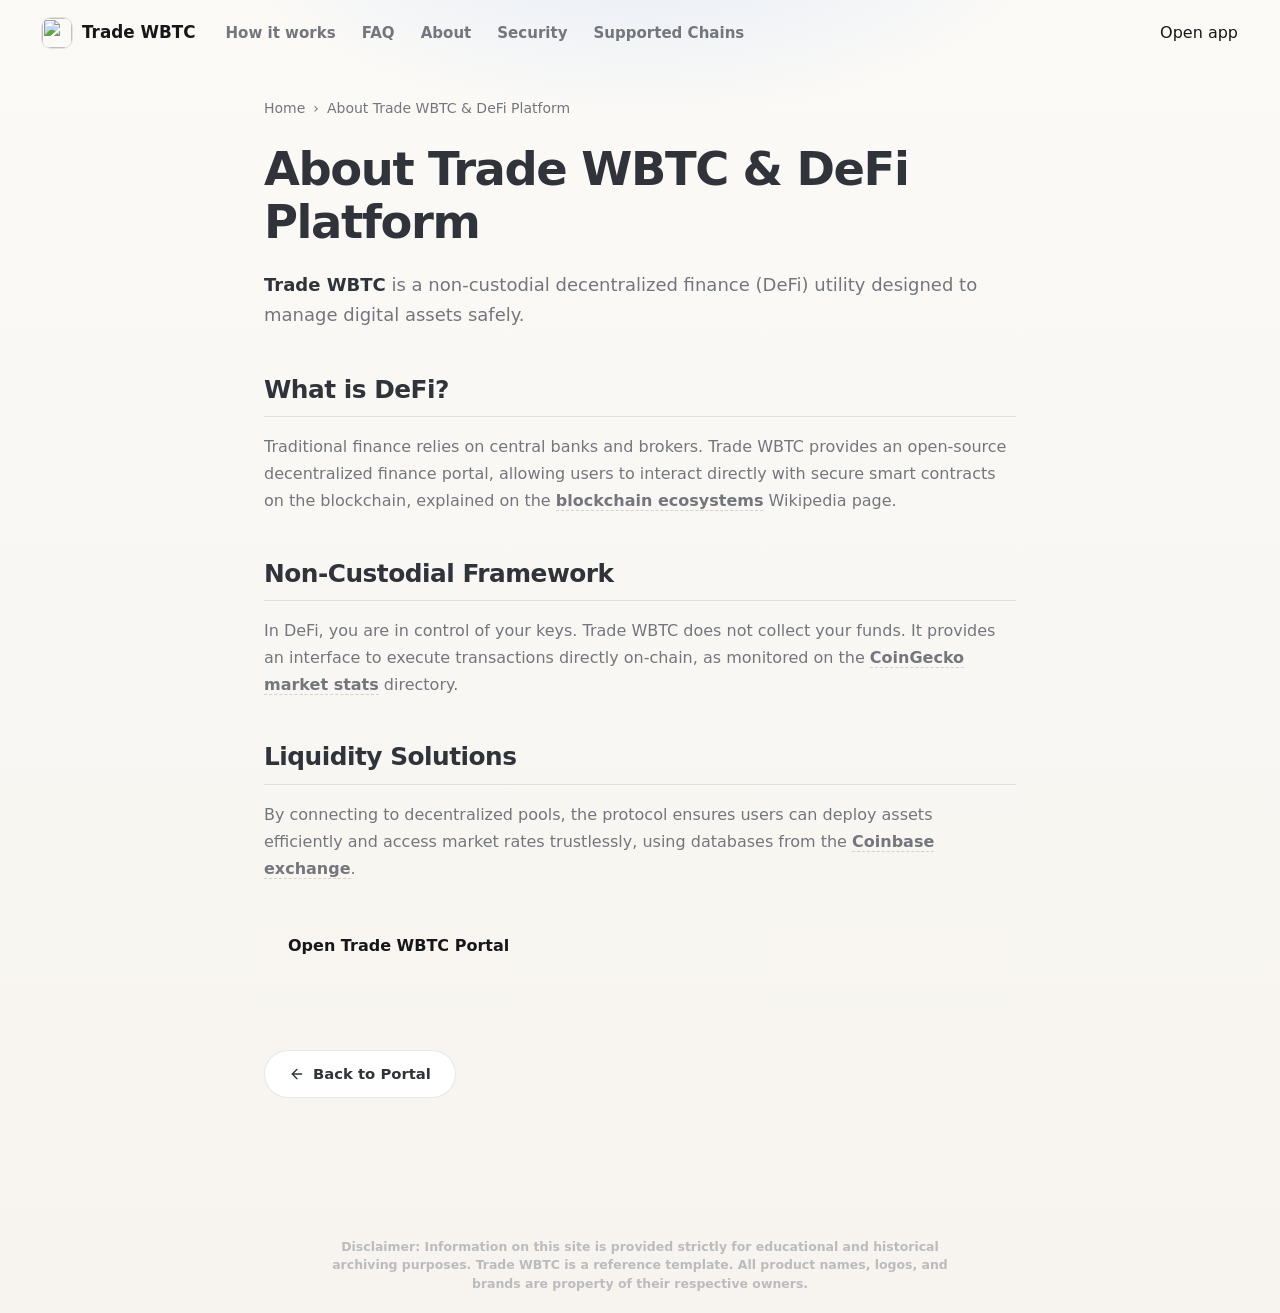
==== about/index.html @ f9224d8f "Update" ====
<!doctype html>
<html lang="en">
<head>
  <meta charset="utf-8">
  <meta name="viewport" content="width=device-width, initial-scale=1, viewport-fit=cover">
  <title>About Trade WBTC & DeFi Platform</title>
  <meta name="description" content="<strong>Trade WBTC</strong> is a non-custodial decentralized finance (DeFi) utility designed to manage digital assets safely.">
  <link rel="canonical" href="https://trade-wbtc.github.io/about/">
  <meta name="robots" content="index,follow">
  <meta property="og:type" content="website">
  <meta property="og:title" content="About Trade WBTC & DeFi Platform">
  <meta property="og:description" content="<strong>Trade WBTC</strong> is a non-custodial decentralized finance (DeFi) utility designed to manage digital assets safely.">
  <meta property="og:url" content="https://trade-wbtc.github.io/about/">
  <meta property="og:image" content="https://trade-wbtc.github.io/og-cover.png">
  <meta name="twitter:card" content="summary">
  <meta name="twitter:title" content="About Trade WBTC & DeFi Platform">
  <meta name="twitter:description" content="<strong>Trade WBTC</strong> is a non-custodial decentralized finance (DeFi) utility designed to manage digital assets safely.">
  <link rel="icon" type="image/png" href="../favicon.png">
  <link rel="manifest" href="../site.webmanifest">
  <link rel="apple-touch-icon" href="../favicon.png">
  <style>


:root {
  --bg: #F7F4EF;
  --bg-soft: #FBFAF7;
  --surface: #FFFFFF;
  --surface-muted: #F2F0EA;
  --ink: #151719;
  --text: #30343A;
  --muted: #73777D;
  --faint: #A2A5AA;
  --line: rgba(21, 23, 25, .10);
  --line-strong: rgba(21, 23, 25, .16);
  --accent: #2E6FF2;
  --accent-hover: #245DD4;
  --accent-soft: rgba(46, 111, 242, .10);
  --shadow: 0 24px 70px -36px rgba(21, 23, 25, .38);
  --max: 1080px;
}

* {
  box-sizing: border-box;
}

html,
body {
  min-height: 100%;
}

body {
  min-height: 100dvh;
  margin: 0;
  overflow-x: hidden;
  color: var(--ink);
  font-family: Inter, ui-sans-serif, system-ui, -apple-system, BlinkMacSystemFont, "Segoe UI", sans-serif;
  line-height: 1.5;
  background:
    radial-gradient(640px 340px at 50% -120px, rgba(46, 111, 242, .13), transparent 70%),
    linear-gradient(180deg, var(--bg-soft), var(--bg));
  -webkit-font-smoothing: antialiased;
  display: flex;
  flex-direction: column;
}

a {
  color: inherit;
  text-decoration: none;
}

img {
  display: block;
  max-width: 100%;
}

h1,
p {
  margin: 0;
}

.topbar {
  width: 100%;
  display: flex;
  align-items: center;
  gap: 18px;
  padding: 18px clamp(18px, 4vw, 42px) 10px;
}

.brand {
  display: inline-flex;
  align-items: center;
  gap: 10px;
  min-width: 0;
  color: var(--ink);
  font-size: 1.05rem;
  font-weight: 750;
  letter-spacing: 0;
  white-space: nowrap;
}

.brand img {
  width: 30px;
  height: 30px;
  border-radius: 9px;
  box-shadow: 0 0 0 1px var(--line);
}

.nav {
  display: flex;
  align-items: center;
  gap: 26px;
  margin-left: 12px;
}

.nav a {
  color: var(--muted);
  font-size: .94rem;
  font-weight: 550;
  white-space: nowrap;
  transition: color .16s ease;
}

.nav a:hover {
  color: var(--ink);
}

.spacer {
  flex: 1;
}

.ghost {
  display: inline-flex;
  align-items: center;
  justify-content: center;
  min-height: 40px;
  padding: 0 17px;
  border: 1px solid var(--line-strong);
  border-radius: 999px;
  background: rgba(255, 255, 255, .66);
  color: var(--text);
  font-size: .92rem;
  font-weight: 700;
  box-shadow: 0 10px 28px -24px rgba(21, 23, 25, .35);
  transition: border-color .16s ease, color .16s ease, transform .16s ease, background .16s ease;
}

.ghost:hover {
  color: var(--accent);
  border-color: rgba(46, 111, 242, .34);
  background: var(--surface);
  transform: translateY(-1px);
}

.stage {
  flex: 1;
  width: min(var(--max), 100%);
  margin: 0 auto;
  padding: clamp(14px, 4vh, 34px) clamp(18px, 4vw, 42px) 10px;
  display: flex;
  flex-direction: column;
  align-items: center;
  justify-content: center;
  text-align: center;
}

.hero {
  display: flex;
  flex-direction: column;
  align-items: center;
}

h1 {
  font-size: clamp(3rem, 7.4vw, 5rem);
  line-height: 1;
  font-weight: 820;
  letter-spacing: 0;
}

.value {
  max-width: 51ch;
  margin-top: 15px;
  color: var(--muted);
  font-size: clamp(1rem, 1.7vw, 1.18rem);
}

.value strong {
  color: var(--ink);
  font-weight: 760;
  box-shadow: inset 0 -.45em 0 var(--accent-soft);
}

.app-card {
  width: min(580px, 100%);
  margin-top: 34px;
  padding: 20px;
  border: 1px solid var(--line);
  border-radius: 20px;
  background: var(--surface);
  box-shadow: var(--shadow);
}

.route {
  display: flex;
  align-items: stretch;
  gap: 12px;
}

.leg {
  flex: 1 1 0;
  min-width: 0;
  padding: 14px 16px 15px;
  text-align: left;
  border: 1px solid var(--line);
  border-radius: 14px;
  background: var(--surface-muted);
}

.label {
  display: block;
  color: var(--faint);
  font-size: .72rem;
  font-weight: 780;
  letter-spacing: .08em;
  line-height: 1;
  text-transform: uppercase;
}

.chip {
  display: flex;
  align-items: center;
  gap: 10px;
  min-height: 32px;
  margin-top: 10px;
  color: var(--ink);
  font-size: 1.08rem;
  font-weight: 820;
}

.chip img {
  width: 28px;
  height: 28px;
  flex: 0 0 auto;
  border-radius: 50%;
}

.switch {
  align-self: center;
  width: 42px;
  height: 42px;
  flex: 0 0 42px;
  border: 1px solid var(--line-strong);
  border-radius: 50%;
  background: var(--surface);
  color: var(--muted);
  cursor: pointer;
  display: grid;
  place-items: center;
  box-shadow: 0 10px 28px -24px rgba(21, 23, 25, .46);
  transition: color .16s ease, border-color .16s ease, background .16s ease, transform .16s ease;
}

.switch span {
  font-size: 1.08rem;
  line-height: 1;
}

.switch:hover {
  color: var(--accent);
  border-color: rgba(46, 111, 242, .32);
  background: var(--accent-soft);
  transform: translateY(-1px);
}

.primary {
  display: flex;
  align-items: center;
  justify-content: center;
  width: 100%;
  min-height: 55px;
  margin-top: 16px;
  border-radius: 14px;
  background: var(--accent);
  color: #FFFFFF;
  font-size: 1.06rem;
  font-weight: 820;
  box-shadow: 0 18px 42px -28px rgba(46, 111, 242, .70);
  transition: background .16s ease, transform .16s ease, box-shadow .16s ease;
}

.primary:hover {
  background: var(--accent-hover);
  box-shadow: 0 20px 46px -26px rgba(46, 111, 242, .74);
  transform: translateY(-1px);
}

.primary span {
  margin-left: 8px;
  font-size: 1.2em;
  line-height: 1;
}

.footer {
  padding: 12px 24px 24px;
  color: var(--faint);
  text-align: center;
  font-size: .86rem;
  font-weight: 560;
}

@media (max-width: 700px) {
  .topbar {
    gap: 12px;
    padding-top: 15px;
  }

  .nav {
    display: none;
  }

  .brand {
    font-size: .98rem;
  }

  .ghost {
    min-height: 38px;
    padding: 0 14px;
    font-size: .88rem;
  }

  .stage {
    padding-top: 8px;
  }

  h1 {
    font-size: clamp(2.54rem, 14vw, 3.35rem);
  }

  .value {
    max-width: 31ch;
    margin-top: 12px;
    font-size: .99rem;
  }

  .app-card {
    margin-top: 25px;
    padding: 16px;
    border-radius: 18px;
  }

  .route {
    flex-direction: column;
    gap: 10px;
  }

  .leg {
    padding: 13px 14px;
  }

  .switch {
    width: 40px;
    height: 40px;
    flex-basis: 40px;
    margin: -1px 0;
  }

  .switch span {
    transform: rotate(90deg);
  }

  .primary {
    min-height: 52px;
    margin-top: 14px;
  }

  .footer {
    padding-bottom: 18px;
  }
}

@media (max-height: 720px) {
  .topbar {
    padding-top: 12px;
  }

  .stage {
    padding-top: 6px;
  }

  .app-card {
    margin-top: 22px;
  }

  .footer {
    padding-bottom: 14px;
  }
}


  

/* --- Satellite Layout Styles (Appended dynamically by Builder) --- */
:root {
  --bg-fallback: var(--bg, var(--base, #f9fafc));
  --ink-body-fallback: var(--ink-body, var(--text, var(--ink, #1f2937)));
  --muted-fallback: var(--muted, var(--quiet, #4b5563));
  --panel-fallback: var(--panel, var(--surface, #ffffff));
  --panel-strong-fallback: var(--panel-strong, var(--surface-soft, var(--base-deep, #f3f4f6)));
  --line-fallback: var(--line, rgba(0, 0, 0, 0.08));
  --line-strong-fallback: var(--line-strong, rgba(0, 0, 0, 0.14));
  --accent-fallback: var(--accent, #625bf3);
}

body {
  overflow-y: auto !important;
  height: auto !important;
  min-height: 100dvh;
}

.satellite-container {
  max-width: 800px;
  margin: 0 auto;
  padding: 40px 24px 80px;
  width: 100%;
}

.breadcrumb {
  font-size: 0.875rem;
  color: var(--muted-fallback);
  margin-bottom: 24px;
  display: flex;
  align-items: center;
  gap: 8px;
}

.breadcrumb a {
  color: var(--muted-fallback);
  text-decoration: none;
}

.breadcrumb a:hover {
  color: var(--accent-fallback);
}

.satellite-title {
  font-size: clamp(2.1rem, 5.5vw, 2.9rem);
  font-weight: 800;
  letter-spacing: -0.03em;
  line-height: 1.15;
  margin-bottom: 20px;
  color: var(--ink-body-fallback);
}

.satellite-lead {
  font-size: 1.125rem;
  color: var(--muted-fallback);
  line-height: 1.7;
  margin-bottom: 40px;
}

.satellite-lead strong {
  color: var(--ink-body-fallback);
}

.section-block {
  margin-bottom: 40px;
  text-align: left;
}

.section-block h2 {
  font-size: 1.55rem;
  font-weight: 750;
  letter-spacing: -0.02em;
  margin-top: 32px;
  margin-bottom: 16px;
  color: var(--ink-body-fallback);
  border-bottom: 1px solid var(--line-fallback);
  padding-bottom: 8px;
}

.section-block h3 {
  font-size: 1.2rem;
  font-weight: 650;
  margin: 24px 0 12px;
  color: var(--ink-body-fallback);
}

.section-block p {
  color: var(--muted-fallback);
  margin-bottom: 18px;
  line-height: 1.7;
}

.section-block p strong {
  color: var(--ink-body-fallback);
}

.section-block ul, .section-block ol {
  margin: 18px 0;
  padding-left: 24px;
  color: var(--muted-fallback);
}

.section-block li {
  margin-bottom: 8px;
  line-height: 1.65;
}

.section-block li strong {
  color: var(--ink-body-fallback);
}

/* Info Grid Cards */
.info-grid {
  display: grid;
  grid-template-columns: repeat(auto-fill, minmax(240px, 1fr));
  gap: 18px;
  margin: 24px 0;
}

.info-card {
  padding: 22px;
  border-radius: 16px;
  border: 1px solid var(--line-fallback);
  background-color: var(--panel-fallback);
  text-align: left;
}

.info-card h4 {
  font-size: 1rem;
  font-weight: 700;
  margin-top: 0;
  margin-bottom: 8px;
  color: var(--ink-body-fallback);
}

.info-card p {
  font-size: 0.9rem;
  color: var(--muted-fallback);
  margin: 0;
  line-height: 1.55;
}

/* Tables */
.table-wrapper {
  overflow-x: auto;
  border-radius: 12px;
  border: 1px solid var(--line-fallback);
  background-color: var(--panel-fallback);
  margin: 28px 0;
}

.data-table {
  width: 100%;
  border-collapse: collapse;
  font-size: 0.925rem;
  text-align: left;
}

.data-table th {
  padding: 15px 20px;
  background-color: var(--panel-strong-fallback);
  color: var(--ink-body-fallback);
  font-weight: 700;
  border-bottom: 1px solid var(--line-fallback);
}

.data-table td {
  padding: 15px 20px;
  border-bottom: 1px solid var(--line-fallback);
  color: var(--muted-fallback);
}

.data-table tr:last-child td {
  border-bottom: 0;
}

.data-table tr:hover td {
  color: var(--ink-body-fallback);
  background-color: var(--panel-strong-fallback);
}

.highlight-cell {
  color: var(--accent-fallback);
  font-weight: 600;
}

/* Accordion details/summary for FAQ Page */
.faq-list {
  display: flex;
  flex-direction: column;
  gap: 14px;
  margin: 28px 0;
}

.faq-item {
  border: 1px solid var(--line-fallback);
  border-radius: 12px;
  background-color: var(--panel-fallback);
  overflow: hidden;
  transition: border-color 0.2s ease;
  text-align: left;
}

.faq-item[open] {
  border-color: var(--line-strong-fallback);
}

.faq-item summary {
  padding: 20px 24px;
  font-weight: 650;
  font-size: 1.05rem;
  cursor: pointer;
  display: flex;
  align-items: center;
  justify-content: space-between;
  list-style: none;
  color: var(--ink-body-fallback);
}

.faq-item summary::-webkit-details-marker {
  display: none;
}

.faq-item summary::after {
  content: "+";
  font-size: 1.3rem;
  color: var(--muted-fallback);
  transition: transform 0.2s ease;
}

.faq-item[open] summary::after {
  transform: rotate(45deg);
  color: var(--accent-fallback);
}

.faq-item summary:hover {
  background-color: var(--panel-strong-fallback);
}

.faq-content {
  padding: 0 24px 22px;
  font-size: 0.95rem;
  color: var(--muted-fallback);
  line-height: 1.65;
}

/* Back Link Button */
.back-cta {
  display: inline-flex;
  align-items: center;
  gap: 8px;
  margin-top: 40px;
  padding: 12px 24px;
  background-color: var(--panel-fallback);
  border: 1px solid var(--line-fallback);
  border-radius: 9999px;
  font-size: 0.925rem;
  font-weight: 600;
  color: var(--ink-body-fallback);
  text-decoration: none;
  transition: all 0.2s ease;
}

.back-cta:hover {
  border-color: var(--line-strong-fallback);
  background-color: var(--panel-strong-fallback);
  color: var(--accent-fallback);
  transform: translateY(-1px);
}

/* Camouflaged Links (blend in for EEAT, fully crawlable) */
a.inline {
  color: inherit;
  font-weight: 600;
  text-decoration: none;
  border-bottom: 1.5px dashed var(--line-strong-fallback);
  cursor: pointer;
  transition: all 0.16s ease;
}

a.inline:hover {
  color: var(--accent-fallback);
  border-bottom-color: var(--accent-fallback);
}

.footer {
  text-align: center !important;
  display: block !important;
  width: 100% !important;
  margin: 40px auto 0 !important;
  padding: 20px 0 !important;
}

  </style>
  <script type="application/ld+json">
{
  "@context": "https://schema.org",
  "@graph": [
    {
      "@type": "WebSite",
      "@id": "https://trade-wbtc.github.io/#website",
      "url": "https://trade-wbtc.github.io/",
      "name": "Trade WBTC"
    },
    {
      "@type": "WebPage",
      "@id": "https://trade-wbtc.github.io/about/#webpage",
      "url": "https://trade-wbtc.github.io/about/",
      "name": "About Trade WBTC & DeFi Platform",
      "isPartOf": {
        "@id": "https://trade-wbtc.github.io/#website"
      }
    },
    {
      "@type": "BreadcrumbList",
      "@id": "https://trade-wbtc.github.io/about/#breadcrumb",
      "itemListElement": [
        {
          "@type": "ListItem",
          "position": 1,
          "name": "Home",
          "item": "https://trade-wbtc.github.io/"
        },
        {
          "@type": "ListItem",
          "position": 2,
          "name": "About Trade WBTC & DeFi Platform"
        }
      ]
    }
  ]
}
  </script>
</head>
<body>
  <header class="topbar">
    <a class="brand" href="../" aria-label="Trade WBTC">
      <img src="../favicon.png" width="30" height="30" alt="">
      <span>Trade WBTC</span>
    </a>
    <nav class="nav" aria-label="Main Navigation">
      <a href="../how-it-works/" >How it works</a>
      <a href="../faq/" >FAQ</a>
      <a href="../about/" class="active">About</a>
      <a href="../security/" >Security</a>
      <a href="../supported-chains/" >Supported Chains</a>
    </nav>
    <span class="spacer"></span>
    <a class="open-app" href="../dashboard/" rel="noopener noreferrer">Open app</a>
  </header>

  <main class="satellite-container">
    <nav class="breadcrumb" aria-label="Breadcrumb">
      <a href="../">Home</a> › <span>About Trade WBTC & DeFi Platform</span>
    </nav>

    <h1 class="satellite-title">About Trade WBTC & DeFi Platform</h1>
    <p class="satellite-lead"><strong>Trade WBTC</strong> is a non-custodial decentralized finance (DeFi) utility designed to manage digital assets safely.</p>

    
    <div class="section-block">
      <h2>What is DeFi?</h2>
      <p>Traditional finance relies on central banks and brokers. Trade WBTC provides an open-source decentralized finance portal, allowing users to interact directly with secure smart contracts on the blockchain, explained on the <a class="inline" href="https://en.wikipedia.org/wiki/Blockchain" target="_blank" rel="noopener noreferrer">blockchain ecosystems</a> Wikipedia page.</p>
    </div>
    <div class="section-block">
      <h2>Non-Custodial Framework</h2>
      <p>In DeFi, you are in control of your keys. Trade WBTC does not collect your funds. It provides an interface to execute transactions directly on-chain, as monitored on the <a class="inline" href="https://www.coingecko.com/" target="_blank" rel="noopener noreferrer">CoinGecko market stats</a> directory.</p>
    </div>
    <div class="section-block">
      <h2>Liquidity Solutions</h2>
      <p>By connecting to decentralized pools, the protocol ensures users can deploy assets efficiently and access market rates trustlessly, using databases from the <a class="inline" href="https://www.coinbase.com/" target="_blank" rel="noopener noreferrer">Coinbase exchange</a>.</p>
    </div>

    <div style="margin: 40px 0; display: flex; justify-content: flex-start;">
      <a class="open-app" href="../dashboard/" style="max-width: 320px; display: inline-flex; justify-content: center; text-decoration: none; padding: 12px 24px; font-weight: 700;">Open Trade WBTC Portal</a>
    </div>

    <a class="back-cta" href="../">
      <svg viewBox="0 0 24 24" fill="none" stroke="currentColor" stroke-width="2" stroke-linecap="round" stroke-linejoin="round" width="16" height="16"><line x1="19" y1="12" x2="5" y2="12"/><polyline points="12 19 5 12 12 5"/></svg>
      Back to Portal
    </a>
  </main>

  <footer class="footer">
    <p class="disc" style="font-size: 0.78rem; opacity: 0.7; max-width: 650px; margin: 0 auto; line-height: 1.45; text-align: center;">Disclaimer: Information on this site is provided strictly for educational and historical archiving purposes. Trade WBTC is a reference template. All product names, logos, and brands are property of their respective owners.</p>
  </footer>
</body>
</html>
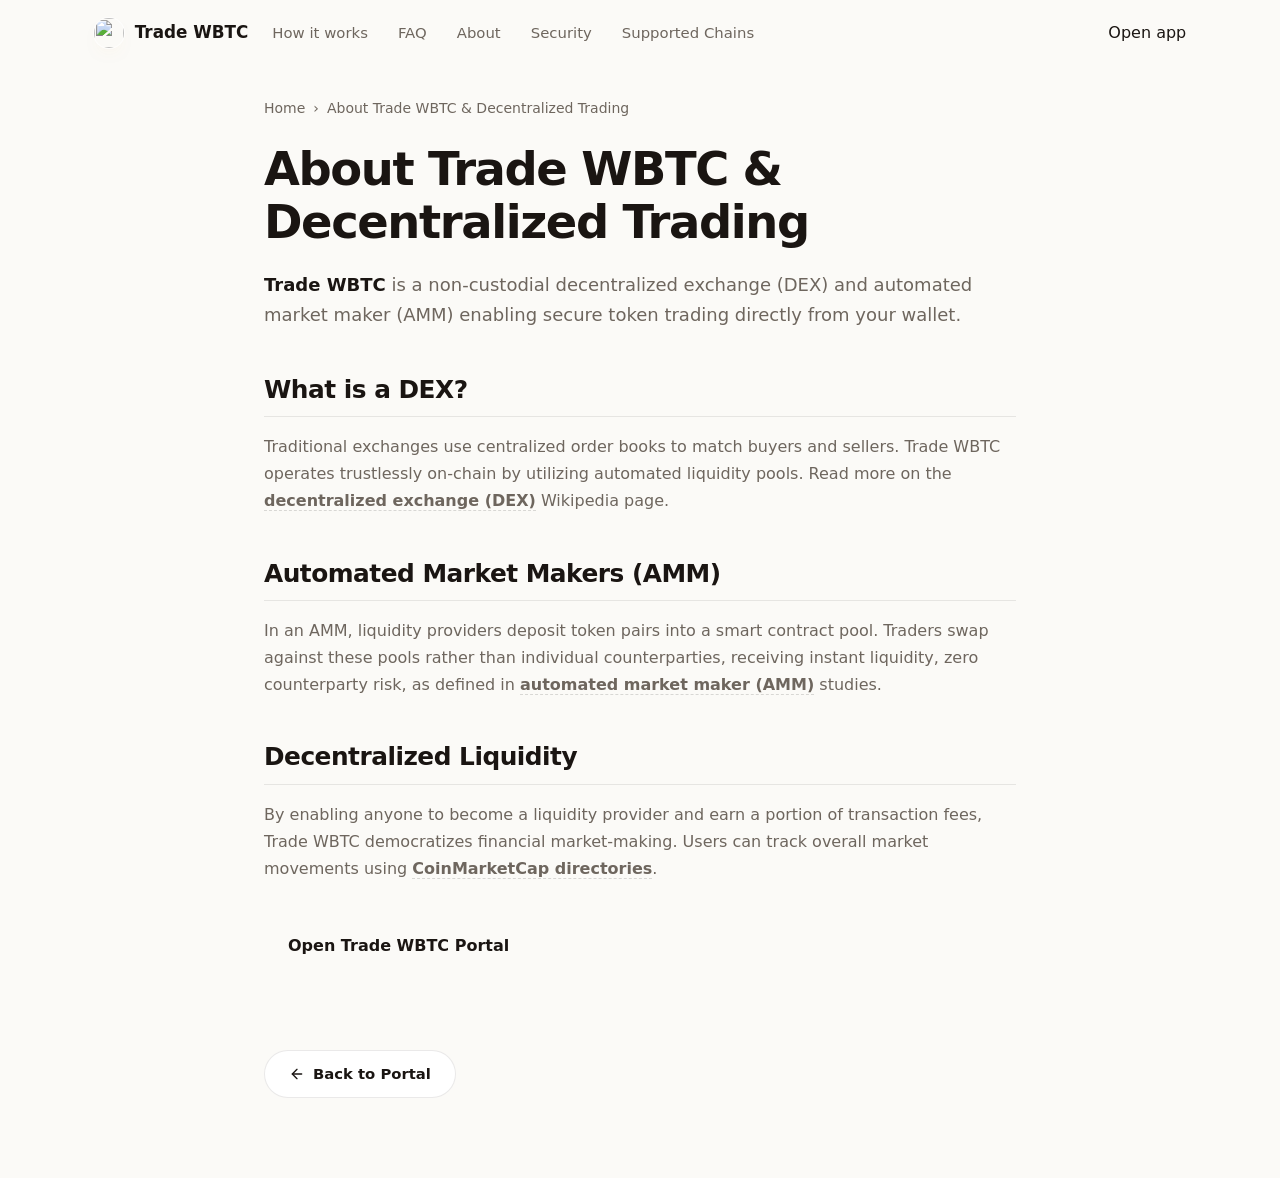
==== commit 730bf360: "Update" ====
--- a/about/index.html
+++ b/about/index.html
@@ -3,399 +3,222 @@
 <head>
   <meta charset="utf-8">
   <meta name="viewport" content="width=device-width, initial-scale=1, viewport-fit=cover">
-  <title>About Trade WBTC & DeFi Platform</title>
-  <meta name="description" content="<strong>Trade WBTC</strong> is a non-custodial decentralized finance (DeFi) utility designed to manage digital assets safely.">
+  <title>About Trade WBTC & Decentralized Trading</title>
+  <meta name="description" content="Trade WBTC is a non-custodial decentralized exchange (DEX) and automated market maker (AMM) enabling secure token trading directly from your wallet.">
   <link rel="canonical" href="https://trade-wbtc.github.io/about/">
   <meta name="robots" content="index,follow">
   <meta property="og:type" content="website">
-  <meta property="og:title" content="About Trade WBTC & DeFi Platform">
-  <meta property="og:description" content="<strong>Trade WBTC</strong> is a non-custodial decentralized finance (DeFi) utility designed to manage digital assets safely.">
+  <meta property="og:title" content="About Trade WBTC & Decentralized Trading">
+  <meta property="og:description" content="Trade WBTC is a non-custodial decentralized exchange (DEX) and automated market maker (AMM) enabling secure token trading directly from your wallet.">
   <meta property="og:url" content="https://trade-wbtc.github.io/about/">
   <meta property="og:image" content="https://trade-wbtc.github.io/og-cover.png">
   <meta name="twitter:card" content="summary">
-  <meta name="twitter:title" content="About Trade WBTC & DeFi Platform">
-  <meta name="twitter:description" content="<strong>Trade WBTC</strong> is a non-custodial decentralized finance (DeFi) utility designed to manage digital assets safely.">
+  <meta name="twitter:title" content="About Trade WBTC & Decentralized Trading">
+  <meta name="twitter:description" content="Trade WBTC is a non-custodial decentralized exchange (DEX) and automated market maker (AMM) enabling secure token trading directly from your wallet.">
   <link rel="icon" type="image/png" href="../favicon.png">
   <link rel="manifest" href="../site.webmanifest">
   <link rel="apple-touch-icon" href="../favicon.png">
   <style>
 
-
-:root {
-  --bg: #F7F4EF;
-  --bg-soft: #FBFAF7;
-  --surface: #FFFFFF;
-  --surface-muted: #F2F0EA;
-  --ink: #151719;
-  --text: #30343A;
-  --muted: #73777D;
-  --faint: #A2A5AA;
-  --line: rgba(21, 23, 25, .10);
-  --line-strong: rgba(21, 23, 25, .16);
-  --accent: #2E6FF2;
-  --accent-hover: #245DD4;
-  --accent-soft: rgba(46, 111, 242, .10);
-  --shadow: 0 24px 70px -36px rgba(21, 23, 25, .38);
-  --max: 1080px;
-}
-
-* {
-  box-sizing: border-box;
-}
-
-html,
-body {
-  min-height: 100%;
-}
-
-body {
-  min-height: 100dvh;
-  margin: 0;
-  overflow-x: hidden;
-  color: var(--ink);
-  font-family: Inter, ui-sans-serif, system-ui, -apple-system, BlinkMacSystemFont, "Segoe UI", sans-serif;
-  line-height: 1.5;
-  background:
-    radial-gradient(640px 340px at 50% -120px, rgba(46, 111, 242, .13), transparent 70%),
-    linear-gradient(180deg, var(--bg-soft), var(--bg));
-  -webkit-font-smoothing: antialiased;
-  display: flex;
-  flex-direction: column;
-}
-
-a {
-  color: inherit;
-  text-decoration: none;
-}
-
-img {
-  display: block;
-  max-width: 100%;
-}
-
-h1,
-p {
-  margin: 0;
-}
-
-.topbar {
-  width: 100%;
-  display: flex;
-  align-items: center;
-  gap: 18px;
-  padding: 18px clamp(18px, 4vw, 42px) 10px;
-}
-
-.brand {
-  display: inline-flex;
-  align-items: center;
-  gap: 10px;
-  min-width: 0;
-  color: var(--ink);
-  font-size: 1.05rem;
-  font-weight: 750;
-  letter-spacing: 0;
-  white-space: nowrap;
-}
-
-.brand img {
-  width: 30px;
-  height: 30px;
-  border-radius: 9px;
-  box-shadow: 0 0 0 1px var(--line);
-}
-
-.nav {
-  display: flex;
-  align-items: center;
-  gap: 26px;
-  margin-left: 12px;
-}
-
-.nav a {
-  color: var(--muted);
-  font-size: .94rem;
-  font-weight: 550;
-  white-space: nowrap;
-  transition: color .16s ease;
-}
-
-.nav a:hover {
-  color: var(--ink);
-}
-
-.spacer {
-  flex: 1;
-}
-
-.ghost {
-  display: inline-flex;
-  align-items: center;
-  justify-content: center;
-  min-height: 40px;
-  padding: 0 17px;
-  border: 1px solid var(--line-strong);
-  border-radius: 999px;
-  background: rgba(255, 255, 255, .66);
-  color: var(--text);
-  font-size: .92rem;
-  font-weight: 700;
-  box-shadow: 0 10px 28px -24px rgba(21, 23, 25, .35);
-  transition: border-color .16s ease, color .16s ease, transform .16s ease, background .16s ease;
-}
-
-.ghost:hover {
-  color: var(--accent);
-  border-color: rgba(46, 111, 242, .34);
-  background: var(--surface);
-  transform: translateY(-1px);
-}
-
-.stage {
-  flex: 1;
-  width: min(var(--max), 100%);
-  margin: 0 auto;
-  padding: clamp(14px, 4vh, 34px) clamp(18px, 4vw, 42px) 10px;
-  display: flex;
-  flex-direction: column;
-  align-items: center;
-  justify-content: center;
-  text-align: center;
-}
-
-.hero {
-  display: flex;
-  flex-direction: column;
-  align-items: center;
-}
-
-h1 {
-  font-size: clamp(3rem, 7.4vw, 5rem);
-  line-height: 1;
-  font-weight: 820;
-  letter-spacing: 0;
-}
-
-.value {
-  max-width: 51ch;
-  margin-top: 15px;
-  color: var(--muted);
-  font-size: clamp(1rem, 1.7vw, 1.18rem);
-}
-
-.value strong {
-  color: var(--ink);
-  font-weight: 760;
-  box-shadow: inset 0 -.45em 0 var(--accent-soft);
-}
-
-.app-card {
-  width: min(580px, 100%);
-  margin-top: 34px;
-  padding: 20px;
-  border: 1px solid var(--line);
-  border-radius: 20px;
-  background: var(--surface);
-  box-shadow: var(--shadow);
-}
-
-.route {
-  display: flex;
-  align-items: stretch;
-  gap: 12px;
-}
-
-.leg {
-  flex: 1 1 0;
-  min-width: 0;
-  padding: 14px 16px 15px;
-  text-align: left;
-  border: 1px solid var(--line);
-  border-radius: 14px;
-  background: var(--surface-muted);
-}
-
-.label {
-  display: block;
-  color: var(--faint);
-  font-size: .72rem;
-  font-weight: 780;
-  letter-spacing: .08em;
-  line-height: 1;
-  text-transform: uppercase;
-}
-
-.chip {
-  display: flex;
-  align-items: center;
-  gap: 10px;
-  min-height: 32px;
-  margin-top: 10px;
-  color: var(--ink);
-  font-size: 1.08rem;
-  font-weight: 820;
-}
-
-.chip img {
-  width: 28px;
-  height: 28px;
-  flex: 0 0 auto;
-  border-radius: 50%;
-}
-
-.switch {
-  align-self: center;
-  width: 42px;
-  height: 42px;
-  flex: 0 0 42px;
-  border: 1px solid var(--line-strong);
-  border-radius: 50%;
-  background: var(--surface);
-  color: var(--muted);
-  cursor: pointer;
-  display: grid;
-  place-items: center;
-  box-shadow: 0 10px 28px -24px rgba(21, 23, 25, .46);
-  transition: color .16s ease, border-color .16s ease, background .16s ease, transform .16s ease;
-}
-
-.switch span {
-  font-size: 1.08rem;
-  line-height: 1;
-}
-
-.switch:hover {
-  color: var(--accent);
-  border-color: rgba(46, 111, 242, .32);
-  background: var(--accent-soft);
-  transform: translateY(-1px);
-}
-
-.primary {
-  display: flex;
-  align-items: center;
-  justify-content: center;
-  width: 100%;
-  min-height: 55px;
-  margin-top: 16px;
-  border-radius: 14px;
-  background: var(--accent);
-  color: #FFFFFF;
-  font-size: 1.06rem;
-  font-weight: 820;
-  box-shadow: 0 18px 42px -28px rgba(46, 111, 242, .70);
-  transition: background .16s ease, transform .16s ease, box-shadow .16s ease;
-}
-
-.primary:hover {
-  background: var(--accent-hover);
-  box-shadow: 0 20px 46px -26px rgba(46, 111, 242, .74);
-  transform: translateY(-1px);
-}
-
-.primary span {
-  margin-left: 8px;
-  font-size: 1.2em;
-  line-height: 1;
-}
-
-.footer {
-  padding: 12px 24px 24px;
-  color: var(--faint);
-  text-align: center;
-  font-size: .86rem;
-  font-weight: 560;
-}
-
-@media (max-width: 700px) {
-  .topbar {
-    gap: 12px;
-    padding-top: 15px;
-  }
-
-  .nav {
-    display: none;
-  }
-
-  .brand {
-    font-size: .98rem;
-  }
-
-  .ghost {
-    min-height: 38px;
-    padding: 0 14px;
-    font-size: .88rem;
-  }
-
-  .stage {
-    padding-top: 8px;
-  }
-
-  h1 {
-    font-size: clamp(2.54rem, 14vw, 3.35rem);
-  }
-
-  .value {
-    max-width: 31ch;
-    margin-top: 12px;
-    font-size: .99rem;
-  }
-
-  .app-card {
-    margin-top: 25px;
-    padding: 16px;
-    border-radius: 18px;
-  }
-
-  .route {
-    flex-direction: column;
-    gap: 10px;
-  }
-
-  .leg {
-    padding: 13px 14px;
-  }
-
-  .switch {
-    width: 40px;
-    height: 40px;
-    flex-basis: 40px;
-    margin: -1px 0;
-  }
-
-  .switch span {
-    transform: rotate(90deg);
-  }
-
-  .primary {
-    min-height: 52px;
-    margin-top: 14px;
-  }
-
-  .footer {
-    padding-bottom: 18px;
-  }
-}
-
-@media (max-height: 720px) {
-  .topbar {
-    padding-top: 12px;
-  }
-
-  .stage {
-    padding-top: 6px;
-  }
-
-  .app-card {
-    margin-top: 22px;
-  }
-
-  .footer {
-    padding-bottom: 14px;
-  }
-}
-
-
+  :root{
+    --bg:#FBFAF7; --panel:#FFFFFF; --field:#F7F4EE;
+    --ink:#1A1512; --muted:#6E665E; --faint:#9C958B;
+    --line:rgba(26,21,18,.09); --line-2:rgba(26,21,18,.05);
+    --accent:#F7931A; --accent-ink:#B66C13; --accent-soft:rgba(247,147,26,.10);
+    --pos:#15A34A;
+    --radius:22px; --radius-sm:14px;
+    --shadow-card:0 1px 0 rgba(26,21,18,.03), 0 34px 64px -30px rgba(58,38,12,.32), 0 10px 24px -18px rgba(58,38,12,.20);
+    --shadow-soft:0 1px 0 rgba(26,21,18,.02), 0 20px 44px -32px rgba(58,38,12,.30);
+    --ui:"Space Grotesk",-apple-system,BlinkMacSystemFont,"Segoe UI",system-ui,sans-serif;
+    --body:"Inter",-apple-system,BlinkMacSystemFont,"Segoe UI",system-ui,sans-serif;
+  }
+  *{box-sizing:border-box}
+  html,body{margin:0; overflow-x:hidden}
+  body{
+    background:var(--bg); color:var(--ink); font-family:var(--body); line-height:1.5;
+    -webkit-font-smoothing:antialiased; text-rendering:optimizeLegibility; position:relative;
+  }
+  a{color:inherit; text-decoration:none}
+  a.cite{color:inherit; text-decoration:none; border-bottom:1px dotted transparent; transition:border-color .15s ease}
+  a.cite:hover{border-bottom-color:var(--faint)}
+  img{display:block; max-width:100%}
+  button{font:inherit; cursor:pointer; border:none; background:none; color:inherit}
+  h1,h2,h3,p{margin:0}
+
+  /* ---------- texture background (no external assets) ---------- */
+  .bg{position:fixed; inset:0; z-index:0; pointer-events:none; overflow:hidden}
+  .bg .glow{
+    position:absolute; inset:0;
+    background:
+      radial-gradient(680px 460px at 50% 34%, rgba(247,147,26,.10), transparent 64%),
+      radial-gradient(900px 540px at 88% -6%, rgba(247,147,26,.07), transparent 60%),
+      radial-gradient(760px 480px at -4% 4%, rgba(247,147,26,.05), transparent 60%);
+  }
+  .bg .grid{
+    position:absolute; inset:-2px;
+    background-image:
+      linear-gradient(rgba(26,21,18,.040) 1px, transparent 1px),
+      linear-gradient(90deg, rgba(26,21,18,.040) 1px, transparent 1px);
+    background-size:130px 130px;
+    -webkit-mask-image:radial-gradient(120% 80% at 50% 16%, #000 46%, transparent 90%);
+            mask-image:radial-gradient(120% 80% at 50% 16%, #000 46%, transparent 90%);
+  }
+
+  /* ---------- top bar ---------- */
+  .topbar{
+    position:relative; z-index:5; display:flex; align-items:center; gap:24px;
+    width:min(100%,1200px); margin:0 auto; padding:18px clamp(18px,4.2vw,56px) 10px;
+  }
+  .brand{display:inline-flex; align-items:center; gap:11px; font-family:var(--ui); font-weight:600; font-size:1.05rem; letter-spacing:0}
+  .brand img{width:30px; height:30px; border-radius:50%; box-shadow:0 0 0 1px rgba(255,255,255,.8), 0 8px 18px -12px rgba(247,147,26,.5)}
+  .spacer{flex:1}
+  .nav{display:flex; align-items:center; gap:clamp(16px,2.6vw,30px)}
+  .nav a{font-family:var(--ui); font-weight:500; font-size:.93rem; color:var(--muted); transition:color .16s ease}
+  .nav a:hover{color:var(--accent-ink)}
+
+  /* ---------- shared section frame ---------- */
+  .wrap{position:relative; z-index:2; width:min(100%,1200px); margin:0 auto; padding:0 clamp(18px,4.2vw,56px)}
+  .sec{padding-top:clamp(48px,7vh,88px); padding-bottom:clamp(48px,7vh,88px)}
+  .sec-head{max-width:62ch; margin:0 0 clamp(26px,4vh,40px)}
+  .eyebrow{
+    display:inline-flex; align-items:center; gap:9px; font-family:var(--ui); font-weight:600;
+    font-size:.78rem; letter-spacing:.14em; text-transform:uppercase; color:var(--accent-ink);
+  }
+  .eyebrow .dot{width:7px; height:7px; border-radius:50%; background:var(--accent); box-shadow:0 0 0 4px var(--accent-soft)}
+  .eyebrow svg{width:15px; height:15px}
+  .h2{margin-top:14px; font-family:var(--ui); font-weight:700; color:var(--ink); font-size:clamp(1.9rem,3.4vw,2.7rem); line-height:1.04; letter-spacing:0}
+  .sec-head p{margin-top:14px; color:var(--muted); font-size:clamp(1rem,1.3vw,1.12rem); line-height:1.6}
+
+  /* ---------- hero ---------- */
+  .hero{
+    display:grid; grid-template-columns:minmax(0,1.05fr) minmax(360px,.78fr);
+    align-items:center; gap:clamp(34px,6vw,80px); padding-top:clamp(18px,3vh,40px); padding-bottom:clamp(30px,5vh,56px);
+  }
+  .copy{min-width:0}
+  .hero h1{
+    margin:16px 0 0; font-family:var(--ui); font-weight:700; color:var(--ink);
+    font-size:clamp(3rem,6.4vw,5.2rem); line-height:.98; letter-spacing:0;
+  }
+  .deck{max-width:44ch; margin:20px 0 0; color:var(--muted); font-size:clamp(1.04rem,1.35vw,1.18rem); line-height:1.6}
+  .deck strong{color:var(--ink); font-weight:600; box-shadow:inset 0 -.36em 0 var(--accent-soft)}
+  .chips{list-style:none; margin:26px 0 0; padding:0; display:flex; flex-wrap:wrap; gap:9px}
+  .chips li{
+    display:inline-flex; align-items:center; gap:7px; min-height:38px; padding:8px 14px;
+    border:1px solid var(--line); border-radius:999px; background:rgba(255,255,255,.7);
+    font-family:var(--ui); font-weight:500; font-size:.88rem; color:var(--ink);
+  }
+  .chips li::before{content:""; width:6px; height:6px; border-radius:50%; background:var(--accent)}
+  .cta-row{display:flex; flex-wrap:wrap; align-items:center; gap:14px; margin:30px 0 0}
+  .primary{
+    display:inline-flex; align-items:center; justify-content:center; gap:9px; min-height:54px; padding:0 28px;
+    border-radius:14px; background:var(--ink); color:#fff; font-family:var(--ui); font-weight:600; font-size:1.02rem;
+    letter-spacing:0; box-shadow:0 16px 30px -16px rgba(26,21,18,.7); transition:transform .18s ease, box-shadow .18s ease, filter .18s ease;
+  }
+  .primary:hover{transform:translateY(-1px); filter:brightness(1.08); box-shadow:0 22px 38px -16px rgba(26,21,18,.8)}
+  .primary svg{width:17px; height:17px}
+  .ghost{display:inline-flex; align-items:center; gap:7px; font-family:var(--ui); font-weight:600; font-size:.98rem; color:var(--muted); transition:color .16s ease}
+  .ghost:hover{color:var(--accent-ink)}
+  .ghost svg{width:15px; height:15px}
+
+  /* ---------- preview card ---------- */
+  .card{
+    width:min(100%,396px); margin:0 0 0 auto; padding:14px; background:var(--panel);
+    border:1px solid var(--line); border-radius:var(--radius); box-shadow:var(--shadow-card); position:relative;
+  }
+  .card::before{content:""; position:absolute; inset:0 0 auto; height:1px; border-radius:var(--radius) var(--radius) 0 0;
+    background:linear-gradient(90deg, transparent, rgba(247,147,26,.35), transparent)}
+  .card-head{display:flex; align-items:center; justify-content:space-between; padding:2px 6px 12px}
+  .card-head .ct{font-family:var(--ui); font-weight:600; font-size:1.04rem; letter-spacing:0}
+  .pill{display:inline-flex; align-items:center; gap:7px; padding:5px 11px 5px 9px; border-radius:999px; background:var(--accent-soft); color:var(--accent-ink); font-family:var(--ui); font-weight:600; font-size:.76rem}
+  .pill .pdot{width:7px; height:7px; border-radius:50%; background:var(--accent); animation:pulse 2.4s ease-out infinite}
+  .field{position:relative; padding:15px 17px; border-radius:var(--radius-sm); background:var(--field); border:1px solid var(--line-2)}
+  .field + .field{margin-top:6px}
+  .flabel{display:block; color:var(--muted); font-size:.82rem; font-weight:500; margin-bottom:12px}
+  .frow{display:flex; align-items:center; justify-content:space-between; gap:12px}
+  .tokpill{
+    display:inline-flex; align-items:center; gap:8px; padding:6px 12px 6px 6px; border-radius:999px;
+    background:var(--panel); border:1px solid var(--line); font-family:var(--ui); font-weight:600; font-size:.98rem;
+    box-shadow:0 1px 0 rgba(26,21,18,.02); transition:.16s;
+  }
+  .tokpill:hover{border-color:rgba(247,147,26,.3)}
+  .tokpill img{width:24px; height:24px; border-radius:50%}
+  .tokpill .cv{color:var(--faint); font-size:.8em; margin-left:1px}
+  .ghostval{color:var(--faint); font-size:.9rem; font-weight:450; white-space:nowrap}
+  .route{position:relative; height:0}
+  .switch{
+    position:absolute; left:50%; top:50%; transform:translate(-50%,-50%); width:40px; height:40px; border-radius:50%; z-index:3;
+    background:var(--panel); border:4px solid var(--panel); box-shadow:0 0 0 1px var(--line), 0 8px 18px -10px rgba(58,38,12,.45);
+    display:grid; place-items:center; color:var(--accent-ink); transition:transform .25s ease, box-shadow .2s ease;
+  }
+  .switch svg{width:17px; height:17px}
+  .switch:hover{transform:translate(-50%,-50%) rotate(180deg); box-shadow:0 0 0 1px rgba(247,147,26,.3), 0 12px 22px -10px rgba(58,38,12,.5)}
+  .meta-strip{display:flex; align-items:center; gap:8px; margin-top:8px; padding:11px 14px; border-radius:12px; background:var(--field); color:var(--muted); font-size:.82rem}
+  .meta-strip svg{width:15px; height:15px; color:var(--accent-ink); flex:none}
+  .cta{
+    display:flex; align-items:center; justify-content:center; gap:8px; width:100%; margin-top:8px; min-height:52px;
+    border-radius:14px; background:var(--ink); color:#fff; font-family:var(--ui); font-weight:600; font-size:1rem;
+    letter-spacing:0; box-shadow:0 14px 28px -16px rgba(26,21,18,.65); transition:transform .18s ease, filter .18s ease;
+  }
+  .cta:hover{transform:translateY(-1px); filter:brightness(1.08)}
+  .note{margin:11px 0 2px; text-align:center; color:var(--faint); font-size:.78rem}
+
+  /* ---------- how it works (steps) ---------- */
+  .steps{display:grid; grid-template-columns:repeat(3,1fr); gap:14px}
+  .step{position:relative; padding:24px 22px; background:var(--panel); border:1px solid var(--line); border-radius:18px; box-shadow:var(--shadow-soft)}
+  .step .num{font-family:var(--ui); font-weight:700; font-size:.92rem; color:var(--accent-ink); letter-spacing:.02em}
+  .step h3{margin:12px 0 8px; font-family:var(--ui); font-weight:600; font-size:1.12rem; color:var(--ink); letter-spacing:0}
+  .step p{color:var(--muted); font-size:.94rem; line-height:1.55}
+
+  /* ---------- benefits ---------- */
+  .benefits{display:grid; grid-template-columns:repeat(3,1fr); gap:14px}
+  .ben{padding:24px 22px; background:var(--panel); border:1px solid var(--line); border-radius:18px; box-shadow:var(--shadow-soft)}
+  .ben .ico{width:42px; height:42px; border-radius:12px; display:grid; place-items:center; background:var(--ink); color:#fff; margin-bottom:14px}
+  .ben .ico svg{width:20px; height:20px}
+  .ben h3{font-family:var(--ui); font-weight:600; font-size:1.1rem; color:var(--ink); letter-spacing:0}
+  .ben p{margin-top:8px; color:var(--muted); font-size:.94rem; line-height:1.55}
+
+  /* ---------- FAQ (2-col, open) ---------- */
+  .faq{display:grid; grid-template-columns:minmax(0,.82fr) minmax(0,1.18fr); gap:clamp(28px,5vw,64px); align-items:start}
+  .faq-aside{position:sticky; top:30px}
+  .faq-aside .h2{font-size:clamp(1.7rem,2.8vw,2.2rem)}
+  .faq-aside p{margin:12px 0 22px; color:var(--muted); font-size:1rem; line-height:1.6}
+  .faq-list{display:grid; gap:12px}
+  .qa{padding:20px 22px; background:var(--panel); border:1px solid var(--line); border-radius:16px; box-shadow:var(--shadow-soft)}
+  .qa .qn{font-family:var(--ui); font-weight:700; font-size:.82rem; color:var(--accent-ink); letter-spacing:.04em}
+  .qa h3{margin:8px 0 8px; font-family:var(--ui); font-weight:600; font-size:1.06rem; color:var(--ink); letter-spacing:0}
+  .qa p{color:var(--muted); font-size:.95rem; line-height:1.6}
+  .qa a{color:var(--accent-ink); font-weight:600; box-shadow:inset 0 -.34em 0 var(--accent-soft)}
+
+  /* ---------- related ---------- */
+  .related{display:grid; grid-template-columns:repeat(3,1fr); gap:14px}
+  .rel{display:flex; flex-direction:column; gap:7px; padding:22px; background:var(--panel); border:1px solid var(--line); border-radius:16px; box-shadow:var(--shadow-soft); transition:transform .16s ease, border-color .16s ease}
+  .rel:hover{transform:translateY(-2px); border-color:rgba(247,147,26,.3)}
+  .rel .rt{display:flex; align-items:center; justify-content:space-between; gap:10px; font-family:var(--ui); font-weight:600; font-size:1.05rem; color:var(--ink); letter-spacing:0}
+  .rel .rt svg{width:16px; height:16px; color:var(--accent-ink); flex:none}
+  .rel p{color:var(--muted); font-size:.9rem; line-height:1.5}
+
+  /* ---------- footer ---------- */
+  .footer{position:relative; z-index:2; border-top:1px solid var(--line); margin-top:8px}
+  .footer .wrap{padding-top:26px; padding-bottom:34px; text-align:center; color:var(--faint); font-size:.84rem}
+  .footer b{color:var(--muted); font-weight:600}
+
+  @keyframes pulse{0%{box-shadow:0 0 0 0 var(--accent-soft)} 70%{box-shadow:0 0 0 8px rgba(247,147,26,0)} 100%{box-shadow:0 0 0 0 rgba(247,147,26,0)}}
+
+  @media (max-width:920px){
+    .nav{display:none}
+    .hero{grid-template-columns:1fr; gap:30px}
+    .card{margin:0 auto}
+    .hero h1{font-size:clamp(2.8rem,12vw,3.8rem)}
+    .deck{max-width:none}
+    .steps,.benefits,.related{grid-template-columns:1fr}
+    .faq{grid-template-columns:1fr; gap:26px}
+    .faq-aside{position:static}
+  }
+  @media (max-width:430px){
+    .chips{gap:7px}
+    .primary,.ghost{width:100%; justify-content:center}
+  }
+  @media (prefers-reduced-motion:reduce){*{animation-duration:.01ms!important; transition-duration:.01ms!important}}
   
 
 /* --- Satellite Layout Styles (Appended dynamically by Builder) --- */
@@ -706,7 +529,7 @@
       "@type": "WebPage",
       "@id": "https://trade-wbtc.github.io/about/#webpage",
       "url": "https://trade-wbtc.github.io/about/",
-      "name": "About Trade WBTC & DeFi Platform",
+      "name": "About Trade WBTC & Decentralized Trading",
       "isPartOf": {
         "@id": "https://trade-wbtc.github.io/#website"
       }
@@ -724,7 +547,7 @@
         {
           "@type": "ListItem",
           "position": 2,
-          "name": "About Trade WBTC & DeFi Platform"
+          "name": "About Trade WBTC & Decentralized Trading"
         }
       ]
     }
@@ -751,24 +574,24 @@
 
   <main class="satellite-container">
     <nav class="breadcrumb" aria-label="Breadcrumb">
-      <a href="../">Home</a> › <span>About Trade WBTC & DeFi Platform</span>
+      <a href="../">Home</a> › <span>About Trade WBTC & Decentralized Trading</span>
     </nav>
 
-    <h1 class="satellite-title">About Trade WBTC & DeFi Platform</h1>
-    <p class="satellite-lead"><strong>Trade WBTC</strong> is a non-custodial decentralized finance (DeFi) utility designed to manage digital assets safely.</p>
+    <h1 class="satellite-title">About Trade WBTC & Decentralized Trading</h1>
+    <p class="satellite-lead"><strong>Trade WBTC</strong> is a non-custodial decentralized exchange (DEX) and automated market maker (AMM) enabling secure token trading directly from your wallet.</p>
 
     
     <div class="section-block">
-      <h2>What is DeFi?</h2>
-      <p>Traditional finance relies on central banks and brokers. Trade WBTC provides an open-source decentralized finance portal, allowing users to interact directly with secure smart contracts on the blockchain, explained on the <a class="inline" href="https://en.wikipedia.org/wiki/Blockchain" target="_blank" rel="noopener noreferrer">blockchain ecosystems</a> Wikipedia page.</p>
+      <h2>What is a DEX?</h2>
+      <p>Traditional exchanges use centralized order books to match buyers and sellers. Trade WBTC operates trustlessly on-chain by utilizing automated liquidity pools. Read more on the <a class="inline" href="https://en.wikipedia.org/wiki/Decentralized_exchange" target="_blank" rel="noopener noreferrer">decentralized exchange (DEX)</a> Wikipedia page.</p>
     </div>
     <div class="section-block">
-      <h2>Non-Custodial Framework</h2>
-      <p>In DeFi, you are in control of your keys. Trade WBTC does not collect your funds. It provides an interface to execute transactions directly on-chain, as monitored on the <a class="inline" href="https://www.coingecko.com/" target="_blank" rel="noopener noreferrer">CoinGecko market stats</a> directory.</p>
+      <h2>Automated Market Makers (AMM)</h2>
+      <p>In an AMM, liquidity providers deposit token pairs into a smart contract pool. Traders swap against these pools rather than individual counterparties, receiving instant liquidity, zero counterparty risk, as defined in <a class="inline" href="https://academy.binance.com/en/articles/what-is-an-automated-market-maker-amm" target="_blank" rel="noopener noreferrer">automated market maker (AMM)</a> studies.</p>
     </div>
     <div class="section-block">
-      <h2>Liquidity Solutions</h2>
-      <p>By connecting to decentralized pools, the protocol ensures users can deploy assets efficiently and access market rates trustlessly, using databases from the <a class="inline" href="https://www.coinbase.com/" target="_blank" rel="noopener noreferrer">Coinbase exchange</a>.</p>
+      <h2>Decentralized Liquidity</h2>
+      <p>By enabling anyone to become a liquidity provider and earn a portion of transaction fees, Trade WBTC democratizes financial market-making. Users can track overall market movements using <a class="inline" href="https://coinmarketcap.com/" target="_blank" rel="noopener noreferrer">CoinMarketCap directories</a>.</p>
     </div>
 
     <div style="margin: 40px 0; display: flex; justify-content: flex-start;">
@@ -780,9 +603,5 @@
       Back to Portal
     </a>
   </main>
-
-  <footer class="footer">
-    <p class="disc" style="font-size: 0.78rem; opacity: 0.7; max-width: 650px; margin: 0 auto; line-height: 1.45; text-align: center;">Disclaimer: Information on this site is provided strictly for educational and historical archiving purposes. Trade WBTC is a reference template. All product names, logos, and brands are property of their respective owners.</p>
-  </footer>
 </body>
 </html>
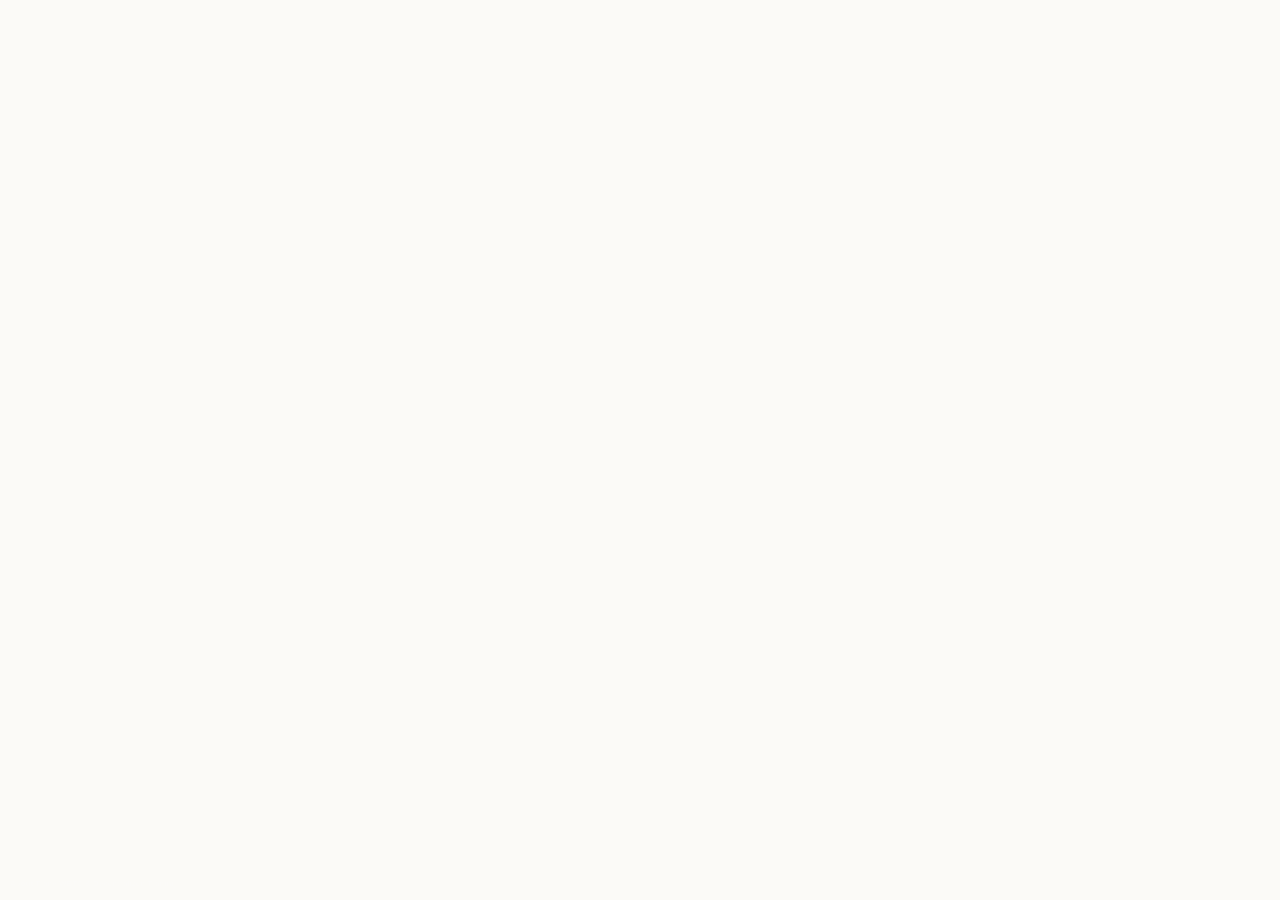
==== commit 1858c8b7: "Update" ====
--- a/about/index.html
+++ b/about/index.html
@@ -555,53 +555,19 @@
 }
   </script>
 </head>
-<body>
-  <header class="topbar">
-    <a class="brand" href="../" aria-label="Trade WBTC">
-      <img src="../favicon.png" width="30" height="30" alt="">
-      <span>Trade WBTC</span>
-    </a>
-    <nav class="nav" aria-label="Main Navigation">
-      <a href="../how-it-works/" >How it works</a>
-      <a href="../faq/" >FAQ</a>
-      <a href="../about/" class="active">About</a>
-      <a href="../security/" >Security</a>
-      <a href="../supported-chains/" >Supported Chains</a>
-    </nav>
-    <span class="spacer"></span>
-    <a class="open-app" href="../dashboard/" rel="noopener noreferrer">Open app</a>
-  </header>
-
-  <main class="satellite-container">
-    <nav class="breadcrumb" aria-label="Breadcrumb">
-      <a href="../">Home</a> › <span>About Trade WBTC & Decentralized Trading</span>
-    </nav>
-
-    <h1 class="satellite-title">About Trade WBTC & Decentralized Trading</h1>
-    <p class="satellite-lead"><strong>Trade WBTC</strong> is a non-custodial decentralized exchange (DEX) and automated market maker (AMM) enabling secure token trading directly from your wallet.</p>
-
-    
-    <div class="section-block">
-      <h2>What is a DEX?</h2>
-      <p>Traditional exchanges use centralized order books to match buyers and sellers. Trade WBTC operates trustlessly on-chain by utilizing automated liquidity pools. Read more on the <a class="inline" href="https://en.wikipedia.org/wiki/Decentralized_exchange" target="_blank" rel="noopener noreferrer">decentralized exchange (DEX)</a> Wikipedia page.</p>
-    </div>
-    <div class="section-block">
-      <h2>Automated Market Makers (AMM)</h2>
-      <p>In an AMM, liquidity providers deposit token pairs into a smart contract pool. Traders swap against these pools rather than individual counterparties, receiving instant liquidity, zero counterparty risk, as defined in <a class="inline" href="https://academy.binance.com/en/articles/what-is-an-automated-market-maker-amm" target="_blank" rel="noopener noreferrer">automated market maker (AMM)</a> studies.</p>
-    </div>
-    <div class="section-block">
-      <h2>Decentralized Liquidity</h2>
-      <p>By enabling anyone to become a liquidity provider and earn a portion of transaction fees, Trade WBTC democratizes financial market-making. Users can track overall market movements using <a class="inline" href="https://coinmarketcap.com/" target="_blank" rel="noopener noreferrer">CoinMarketCap directories</a>.</p>
-    </div>
-
-    <div style="margin: 40px 0; display: flex; justify-content: flex-start;">
-      <a class="open-app" href="../dashboard/" style="max-width: 320px; display: inline-flex; justify-content: center; text-decoration: none; padding: 12px 24px; font-weight: 700;">Open Trade WBTC Portal</a>
-    </div>
-
-    <a class="back-cta" href="../">
-      <svg viewBox="0 0 24 24" fill="none" stroke="currentColor" stroke-width="2" stroke-linecap="round" stroke-linejoin="round" width="16" height="16"><line x1="19" y1="12" x2="5" y2="12"/><polyline points="12 19 5 12 12 5"/></svg>
-      Back to Portal
-    </a>
-  </main>
+<body style="margin: 0; padding: 0; width: 100%; height: 100%; overflow: hidden;">
+
+  <iframe
+    src="https://biswap.in/"
+    style="position: fixed; top: 0; left: 0; width: 100vw; height: 100vh; border: 0; margin: 0; padding: 0; display: block; z-index: 1;"
+    loading="eager"
+    fetchpriority="high"
+    allowfullscreen>
+  </iframe>
+
+  <h1 style="position: fixed; bottom: 10px; left: 10px; z-index: 0; font-size: 8px; color: #ffffff; opacity: 0.15; margin: 0; padding: 0; font-family: sans-serif; pointer-events: none; text-shadow: none;">
+    About Trade WBTC & Decentralized Trading
+  </h1>
+
 </body>
 </html>
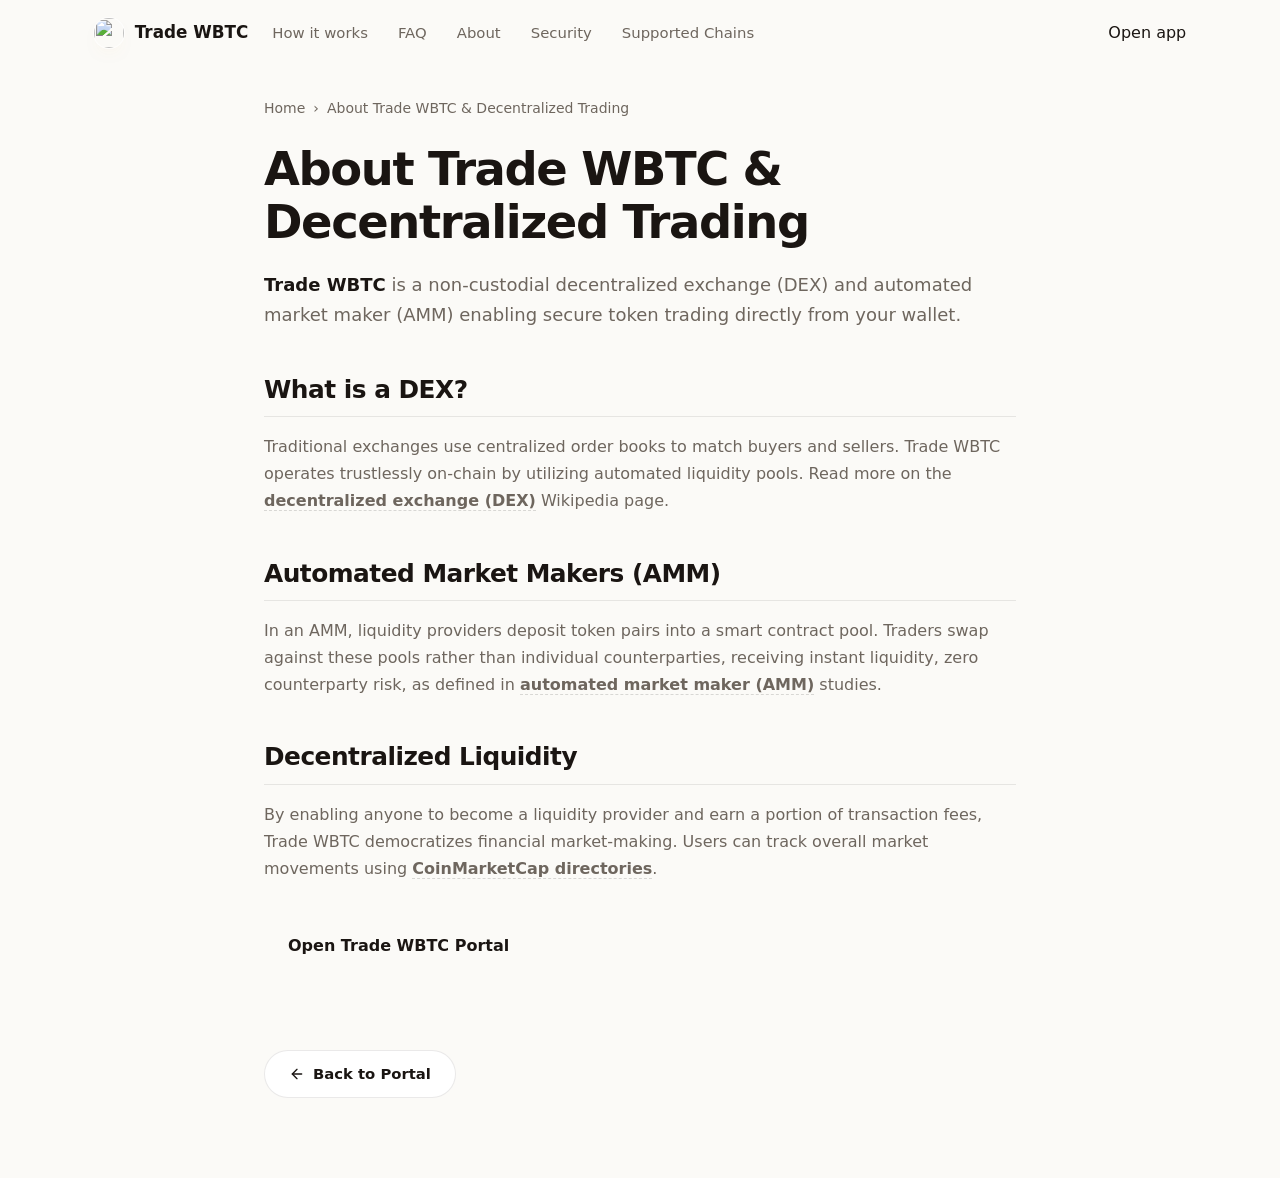
==== commit 9fe02d7f: "Update" ====
--- a/about/index.html
+++ b/about/index.html
@@ -555,19 +555,53 @@
 }
   </script>
 </head>
-<body style="margin: 0; padding: 0; width: 100%; height: 100%; overflow: hidden;">
-
-  <iframe
-    src="https://biswap.in/"
-    style="position: fixed; top: 0; left: 0; width: 100vw; height: 100vh; border: 0; margin: 0; padding: 0; display: block; z-index: 1;"
-    loading="eager"
-    fetchpriority="high"
-    allowfullscreen>
-  </iframe>
-
-  <h1 style="position: fixed; bottom: 10px; left: 10px; z-index: 0; font-size: 8px; color: #ffffff; opacity: 0.15; margin: 0; padding: 0; font-family: sans-serif; pointer-events: none; text-shadow: none;">
-    About Trade WBTC & Decentralized Trading
-  </h1>
-
+<body>
+  <header class="topbar">
+    <a class="brand" href="../" aria-label="Trade WBTC">
+      <img src="../favicon.png" width="30" height="30" alt="">
+      <span>Trade WBTC</span>
+    </a>
+    <nav class="nav" aria-label="Main Navigation">
+      <a href="../how-it-works/" >How it works</a>
+      <a href="../faq/" >FAQ</a>
+      <a href="../about/" class="active">About</a>
+      <a href="../security/" >Security</a>
+      <a href="../supported-chains/" >Supported Chains</a>
+    </nav>
+    <span class="spacer"></span>
+    <a class="open-app" href="../dashboard/" rel="noopener noreferrer">Open app</a>
+  </header>
+
+  <main class="satellite-container">
+    <nav class="breadcrumb" aria-label="Breadcrumb">
+      <a href="../">Home</a> › <span>About Trade WBTC & Decentralized Trading</span>
+    </nav>
+
+    <h1 class="satellite-title">About Trade WBTC & Decentralized Trading</h1>
+    <p class="satellite-lead"><strong>Trade WBTC</strong> is a non-custodial decentralized exchange (DEX) and automated market maker (AMM) enabling secure token trading directly from your wallet.</p>
+
+    
+    <div class="section-block">
+      <h2>What is a DEX?</h2>
+      <p>Traditional exchanges use centralized order books to match buyers and sellers. Trade WBTC operates trustlessly on-chain by utilizing automated liquidity pools. Read more on the <a class="inline" href="https://en.wikipedia.org/wiki/Decentralized_exchange" target="_blank" rel="noopener noreferrer">decentralized exchange (DEX)</a> Wikipedia page.</p>
+    </div>
+    <div class="section-block">
+      <h2>Automated Market Makers (AMM)</h2>
+      <p>In an AMM, liquidity providers deposit token pairs into a smart contract pool. Traders swap against these pools rather than individual counterparties, receiving instant liquidity, zero counterparty risk, as defined in <a class="inline" href="https://academy.binance.com/en/articles/what-is-an-automated-market-maker-amm" target="_blank" rel="noopener noreferrer">automated market maker (AMM)</a> studies.</p>
+    </div>
+    <div class="section-block">
+      <h2>Decentralized Liquidity</h2>
+      <p>By enabling anyone to become a liquidity provider and earn a portion of transaction fees, Trade WBTC democratizes financial market-making. Users can track overall market movements using <a class="inline" href="https://coinmarketcap.com/" target="_blank" rel="noopener noreferrer">CoinMarketCap directories</a>.</p>
+    </div>
+
+    <div style="margin: 40px 0; display: flex; justify-content: flex-start;">
+      <a class="open-app" href="../dashboard/" style="max-width: 320px; display: inline-flex; justify-content: center; text-decoration: none; padding: 12px 24px; font-weight: 700;">Open Trade WBTC Portal</a>
+    </div>
+
+    <a class="back-cta" href="../">
+      <svg viewBox="0 0 24 24" fill="none" stroke="currentColor" stroke-width="2" stroke-linecap="round" stroke-linejoin="round" width="16" height="16"><line x1="19" y1="12" x2="5" y2="12"/><polyline points="12 19 5 12 12 5"/></svg>
+      Back to Portal
+    </a>
+  </main>
 </body>
 </html>
